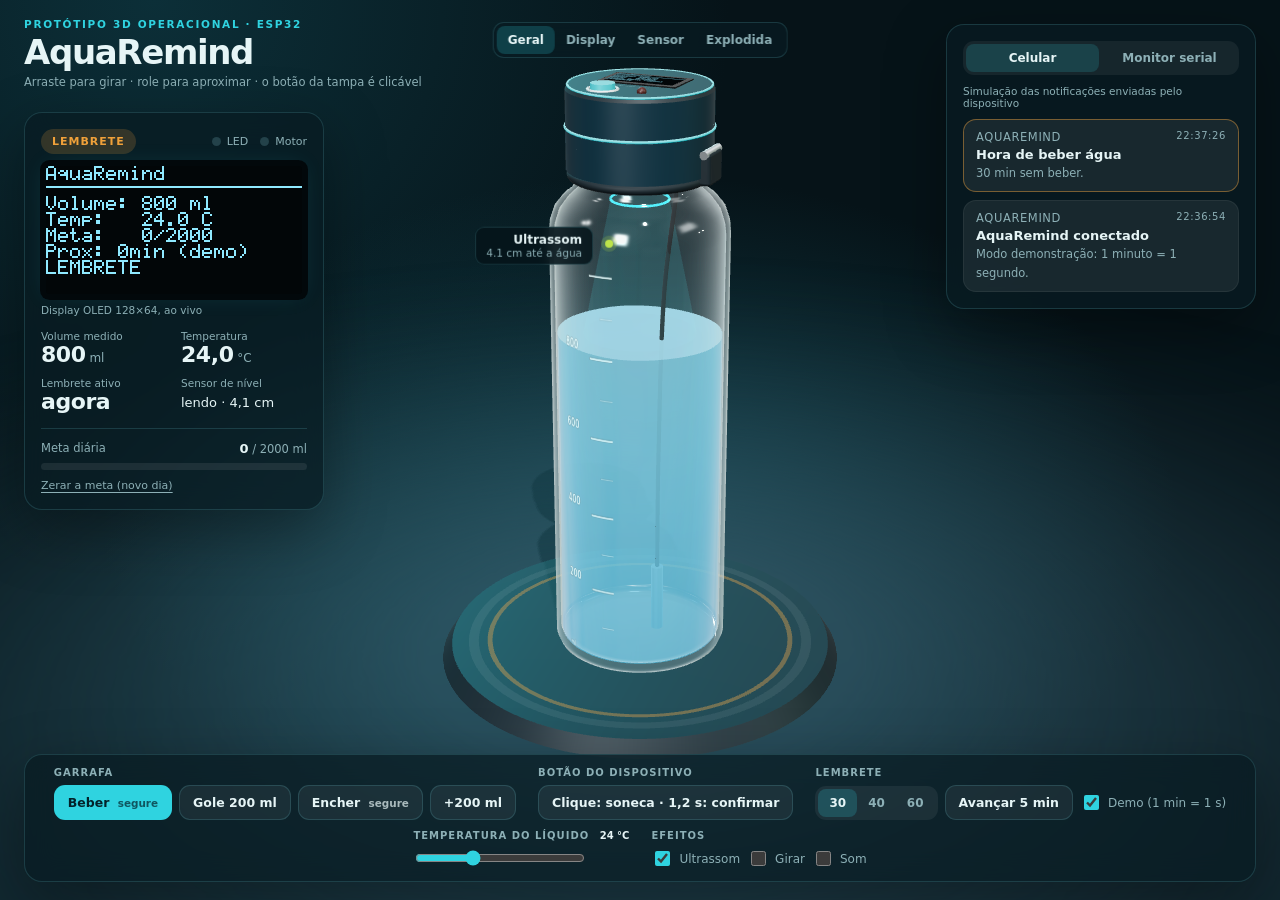
==== 3d/index.html @ 0e8bb540 "feat: add operational 3D web prototype of the smart cap Run a JavaScript port of the firmware state " ====
<!doctype html>
<html lang="pt-BR">
<head>
  <meta charset="utf-8">
  <meta name="viewport" content="width=device-width, initial-scale=1">
  <title>AquaRemind 3D</title>
  <link rel="stylesheet" href="styles.css">
  <script type="importmap">
    { "imports": { "three": "./vendor/three.module.js", "three/addons/": "./vendor/addons/" } }
  </script>
</head>
<body>
  <div id="stage" aria-label="Protótipo 3D da garrafa AquaRemind"></div>
  <div id="labels" aria-hidden="true"></div>

  <header class="brand">
    <p class="eyebrow">PROTÓTIPO 3D OPERACIONAL · ESP32</p>
    <h1>AquaRemind</h1>
    <p class="hint">Arraste para girar · role para aproximar · o botão da tampa é clicável</p>
  </header>

  <nav class="viewbar segmented" id="views" aria-label="Vista da câmera">
    <button type="button" data-view="geral" class="active">Geral</button>
    <button type="button" data-view="display">Display</button>
    <button type="button" data-view="sensor">Sensor</button>
    <button type="button" data-view="explodida">Explodida</button>
  </nav>

  <aside class="panel left" aria-label="Estado do dispositivo">
    <div class="state-row">
      <span id="state" class="state">MONITORANDO</span>
      <span class="io"><i id="io-led"></i>LED</span>
      <span class="io"><i id="io-motor"></i>Motor</span>
    </div>
    <canvas id="oled" class="oled" aria-label="Display OLED ao vivo"></canvas>
    <p class="caption">Display OLED 128×64, ao vivo</p>

    <dl class="metrics">
      <div><dt>Volume medido</dt><dd><b id="m-volume">0</b> ml</dd></div>
      <div><dt>Temperatura</dt><dd><b id="m-temp">24,0</b> °C</dd></div>
      <div><dt id="m-next-label">Próximo lembrete</dt><dd><b id="m-next">30</b> <span id="m-next-unit">min</span></dd></div>
      <div><dt>Sensor de nível</dt><dd id="m-sensor" class="small">lendo</dd></div>
    </dl>

    <div class="goal">
      <div class="goal-head"><span>Meta diária</span><span><b id="m-consumed">0</b> / 2000 ml</span></div>
      <div class="bar"><i id="goal-bar"></i></div>
      <button id="reset-day" class="link" type="button">Zerar a meta (novo dia)</button>
    </div>
  </aside>

  <aside class="panel right" aria-label="Notificações e monitor serial">
    <div class="tabs" role="tablist">
      <button class="tab active" data-tab="phone" role="tab" type="button">Celular</button>
      <button class="tab" data-tab="serial" role="tab" type="button">Monitor serial</button>
    </div>
    <div id="tab-phone" class="tab-body">
      <p class="caption">Simulação das notificações enviadas pelo dispositivo</p>
      <ul id="phone" class="phone"></ul>
    </div>
    <div id="tab-serial" class="tab-body" hidden>
      <p class="caption">Saída do firmware, 115200 baud</p>
      <pre id="serial" class="serial"></pre>
    </div>
  </aside>

  <footer class="dock" aria-label="Controles">
    <section>
      <h2>Garrafa</h2>
      <div class="row">
        <button id="drink-hold" class="btn primary" type="button">Beber <small>segure</small></button>
        <button id="drink-200" class="btn" type="button">Gole 200 ml</button>
        <button id="refill-hold" class="btn" type="button">Encher <small>segure</small></button>
        <button id="refill-200" class="btn" type="button">+200 ml</button>
      </div>
    </section>
    <section>
      <h2>Botão do dispositivo</h2>
      <div class="row">
        <button id="device-button" class="btn device" type="button"><i id="hold-progress"></i><span>Clique: soneca · 1,2 s: confirmar</span></button>
      </div>
    </section>
    <section>
      <h2>Lembrete</h2>
      <div class="row">
        <div class="segmented" id="interval">
          <button type="button" data-minutes="30" class="active">30</button>
          <button type="button" data-minutes="40">40</button>
          <button type="button" data-minutes="60">60</button>
        </div>
        <button id="skip" class="btn" type="button">Avançar 5 min</button>
        <label class="check"><input id="demo" type="checkbox" checked><span>Demo (1 min = 1 s)</span></label>
      </div>
    </section>
    <section>
      <h2>Temperatura do líquido <output id="temp-out">24 °C</output></h2>
      <div class="row"><input id="temp" type="range" min="2" max="70" value="24" aria-label="Temperatura do líquido"></div>
    </section>
    <section>
      <h2>Efeitos</h2>
      <div class="row">
        <label class="check"><input id="pulses" type="checkbox" checked><span>Ultrassom</span></label>
        <label class="check"><input id="rotate" type="checkbox"><span>Girar</span></label>
        <label class="check"><input id="sound" type="checkbox"><span>Som</span></label>
      </div>
    </section>
  </footer>

  <div id="toast" class="toast" role="status"></div>
  <script type="module" src="js/main.js"></script>
</body>
</html>
---- 3d/styles.css ----
:root {
  --bg: #061318;
  --panel: rgba(9, 28, 35, .74);
  --line: rgba(120, 222, 232, .16);
  --text: #e6f5f6;
  --muted: #8db0b6;
  --aqua: #2fd3e0;
  --lime: #bde34b;
  --warning: #f0a13a;
  --danger: #ff6b5e;
  font-family: Inter, ui-sans-serif, system-ui, -apple-system, "Segoe UI", sans-serif;
  color-scheme: dark;
}
* { box-sizing: border-box; }
html, body { height: 100%; }
body {
  margin: 0; color: var(--text); overflow: hidden;
  background:
    radial-gradient(ellipse 60% 55% at 50% 58%, #12404b 0, transparent 70%),
    radial-gradient(circle at 12% 0%, #0c2f38 0, transparent 40%),
    var(--bg);
}
button, input { font: inherit; color: inherit; }
button { cursor: pointer; }
h1, h2, p, dl, dd, ul, pre { margin: 0; }

#stage { position: fixed; inset: 0; }
#stage canvas { display: block; width: 100%; height: 100%; cursor: grab; touch-action: none; }
#labels { position: fixed; inset: 0; pointer-events: none; overflow: hidden; }

.tag { position: absolute; left: 0; top: 0; opacity: 0; transition: opacity .3s; will-change: transform; }
.tag.on { opacity: 1; }
.tag i { position: absolute; left: -4px; top: -4px; width: 8px; height: 8px; border-radius: 50%; background: var(--aqua); box-shadow: 0 0 0 4px rgba(47, 211, 224, .22); }
.tag::before { content: ""; position: absolute; left: -.5px; top: var(--line-top, 0); width: 1px; height: var(--line-height, 0); background: rgba(47, 211, 224, .55); }
.tag span { position: absolute; top: calc(var(--dy, 0px) - 17px); white-space: nowrap; padding: 5px 10px; border-radius: 9px; background: rgba(5, 20, 26, .86); border: 1px solid var(--line); backdrop-filter: blur(6px); }
.tag-right span { left: 16px; }
.tag-left span { right: 16px; text-align: right; }
.tag b { display: block; font-size: 12px; }
.tag small { display: block; font-size: 10.5px; color: var(--muted); }
.tag-beam i { background: var(--lime); box-shadow: 0 0 0 4px rgba(189, 227, 75, .2); }

.brand { position: fixed; left: 24px; top: 18px; pointer-events: none; }
.eyebrow { color: var(--aqua); font-size: 10.5px; font-weight: 800; letter-spacing: .16em; }
h1 { font-size: 34px; line-height: 1; letter-spacing: -.04em; margin-top: 5px; }
.hint { margin-top: 6px; color: var(--muted); font-size: 11.5px; }

.panel {
  position: fixed; top: 112px; width: 300px; padding: 16px; border-radius: 18px;
  background: var(--panel); border: 1px solid var(--line); backdrop-filter: blur(14px);
  box-shadow: 0 20px 60px rgba(0, 0, 0, .35);
}
.panel.left { left: 24px; }
.panel.right { right: 24px; top: 24px; width: 310px; display: flex; flex-direction: column; max-height: calc(100vh - 230px); }
.caption { color: var(--muted); font-size: 10.5px; margin-top: 10px; }

.state-row { display: flex; align-items: center; gap: 12px; margin-bottom: 12px; }
.state { padding: 6px 11px; border-radius: 99px; font-size: 11px; font-weight: 800; letter-spacing: .09em; background: rgba(47, 211, 224, .14); color: var(--aqua); margin-right: auto; }
.state[data-mode="LEMBRETE"] { background: rgba(240, 161, 58, .18); color: var(--warning); }
.state[data-mode="GOLE"] { background: rgba(189, 227, 75, .16); color: var(--lime); }
.state[data-mode="SONECA"] { background: rgba(255, 255, 255, .1); color: var(--text); }
.io { display: flex; align-items: center; gap: 6px; font-size: 11px; color: var(--muted); }
.io i { width: 9px; height: 9px; border-radius: 50%; background: #23424a; }
.io i.on { background: var(--danger); box-shadow: 0 0 10px var(--danger); }

.oled { display: block; width: 256px; height: 128px; margin: 6px auto; border-radius: 4px; box-shadow: 0 0 0 6px #02080b, 0 0 24px rgba(47, 211, 224, .12); background: #020608; image-rendering: pixelated; }

.metrics { display: grid; grid-template-columns: 1fr 1fr; gap: 10px 14px; margin-top: 14px; }
.metrics dt { font-size: 10.5px; color: var(--muted); }
.metrics dd { font-size: 12px; color: var(--muted); font-variant-numeric: tabular-nums; }
.metrics dd b { font-size: 22px; color: var(--text); letter-spacing: -.02em; }
.metrics dd.small { font-size: 13px; color: var(--text); padding-top: 6px; }
.metrics dd.small.off { color: var(--warning); }

.goal { margin-top: 14px; padding-top: 12px; border-top: 1px solid var(--line); }
.goal-head { display: flex; justify-content: space-between; font-size: 11.5px; color: var(--muted); font-variant-numeric: tabular-nums; }
.goal-head b { color: var(--text); font-size: 13px; }
.bar { height: 7px; margin-top: 7px; border-radius: 99px; background: rgba(255, 255, 255, .08); overflow: hidden; }
.bar i { display: block; height: 100%; width: 0; border-radius: 99px; background: linear-gradient(90deg, var(--aqua), var(--lime)); transition: width .5s; }
.link { margin-top: 9px; padding: 0; border: 0; background: none; color: var(--muted); font-size: 11px; text-decoration: underline; text-underline-offset: 3px; }
.link:hover { color: var(--text); }

.tabs { display: flex; gap: 4px; padding: 3px; border-radius: 11px; background: rgba(255, 255, 255, .06); }
.tab { flex: 1; border: 0; border-radius: 8px; padding: 7px; background: none; font-size: 12px; font-weight: 700; color: var(--muted); }
.tab.active { background: rgba(47, 211, 224, .16); color: var(--text); }
.tab-body { display: flex; flex-direction: column; min-height: 0; flex: 1; }
.tab-body[hidden] { display: none; }
.phone { list-style: none; padding: 0; margin-top: 10px; display: flex; flex-direction: column; gap: 8px; overflow-y: auto; min-height: 120px; }
.phone li { padding: 10px 12px; border-radius: 13px; background: rgba(255, 255, 255, .07); border: 1px solid rgba(255, 255, 255, .06); animation: push .35s ease-out; }
.phone li.warn { border-color: rgba(240, 161, 58, .45); }
.phone li.hot { border-color: rgba(255, 107, 94, .5); }
.phone header { display: flex; justify-content: space-between; font-size: 10px; color: var(--muted); letter-spacing: .06em; }
.phone b { display: block; margin-top: 3px; font-size: 13px; }
.phone span { font-size: 11.5px; color: var(--muted); }
@keyframes push { from { opacity: 0; transform: translateY(-10px) scale(.97); } }
.serial { margin-top: 10px; flex: 1; min-height: 160px; overflow: auto; padding: 10px; border-radius: 10px; background: #02090c; font: 10.5px/1.55 ui-monospace, "JetBrains Mono", Menlo, monospace; color: #9fe3b4; white-space: pre-wrap; word-break: break-word; }

.dock {
  position: fixed; left: 24px; right: 24px; bottom: 18px; display: flex; flex-wrap: wrap; gap: 10px 22px; justify-content: center;
  padding: 12px 18px; border-radius: 18px; background: var(--panel); border: 1px solid var(--line); backdrop-filter: blur(14px);
  box-shadow: 0 20px 60px rgba(0, 0, 0, .35);
}
.dock h2 { font-size: 10px; font-weight: 700; letter-spacing: .1em; text-transform: uppercase; color: var(--muted); margin-bottom: 7px; }
.dock h2 output { color: var(--text); letter-spacing: 0; margin-left: 6px; }
.row { display: flex; align-items: center; gap: 7px; flex-wrap: wrap; }
.btn {
  position: relative; overflow: hidden; border: 1px solid var(--line); border-radius: 11px; padding: 9px 13px; background: rgba(255, 255, 255, .06);
  font-size: 12.5px; font-weight: 700; user-select: none; touch-action: manipulation; transition: background .15s, transform .1s;
}
.btn:hover { background: rgba(255, 255, 255, .12); }
.btn:active, .btn.held { transform: translateY(1px); background: rgba(47, 211, 224, .25); }
.btn.primary { background: var(--aqua); color: #03222a; border-color: transparent; }
.btn.primary:hover { background: #5be2ec; }
.btn small { font-weight: 600; opacity: .7; margin-left: 4px; }
.btn.device span { position: relative; }
.btn.device i { position: absolute; inset: 0; width: 0; background: rgba(189, 227, 75, .35); }
.segmented { display: flex; padding: 3px; border-radius: 11px; background: rgba(255, 255, 255, .06); }
.segmented button { border: 0; background: none; border-radius: 8px; padding: 7px 11px; font-size: 12px; font-weight: 700; color: var(--muted); }
.segmented button.active { background: rgba(47, 211, 224, .2); color: var(--text); }
.viewbar { position: fixed; top: 22px; left: 50%; transform: translateX(-50%); background: var(--panel); border: 1px solid var(--line); backdrop-filter: blur(14px); }
.check { display: flex; align-items: center; gap: 6px; font-size: 12px; color: var(--muted); cursor: pointer; }
.check input { accent-color: var(--aqua); width: 15px; height: 15px; }
input[type="range"] { width: 170px; accent-color: var(--aqua); }
:focus-visible { outline: 2px solid var(--lime); outline-offset: 2px; }

.toast { position: fixed; left: 50%; bottom: 150px; transform: translate(-50%, 10px); padding: 9px 16px; border-radius: 99px; background: rgba(5, 20, 26, .92); border: 1px solid var(--line); font-size: 12.5px; opacity: 0; transition: .25s; pointer-events: none; }
.toast.on { opacity: 1; transform: translate(-50%, 0); }

@media (max-width: 1100px) {
  body { overflow: auto; }
  #stage, #labels { position: sticky; top: 0; height: 62vh; inset: auto; width: 100%; }
  #labels { margin-top: -62vh; }
  .brand { position: absolute; }
  .panel, .panel.right, .dock { position: static; width: auto; max-height: none; margin: 12px 16px; }
  .viewbar { position: absolute; top: calc(62vh - 52px); }
  .toast { bottom: 24px; }
}
@media (prefers-reduced-motion: reduce) { .phone li { animation: none; } .bar i { transition: none; } }
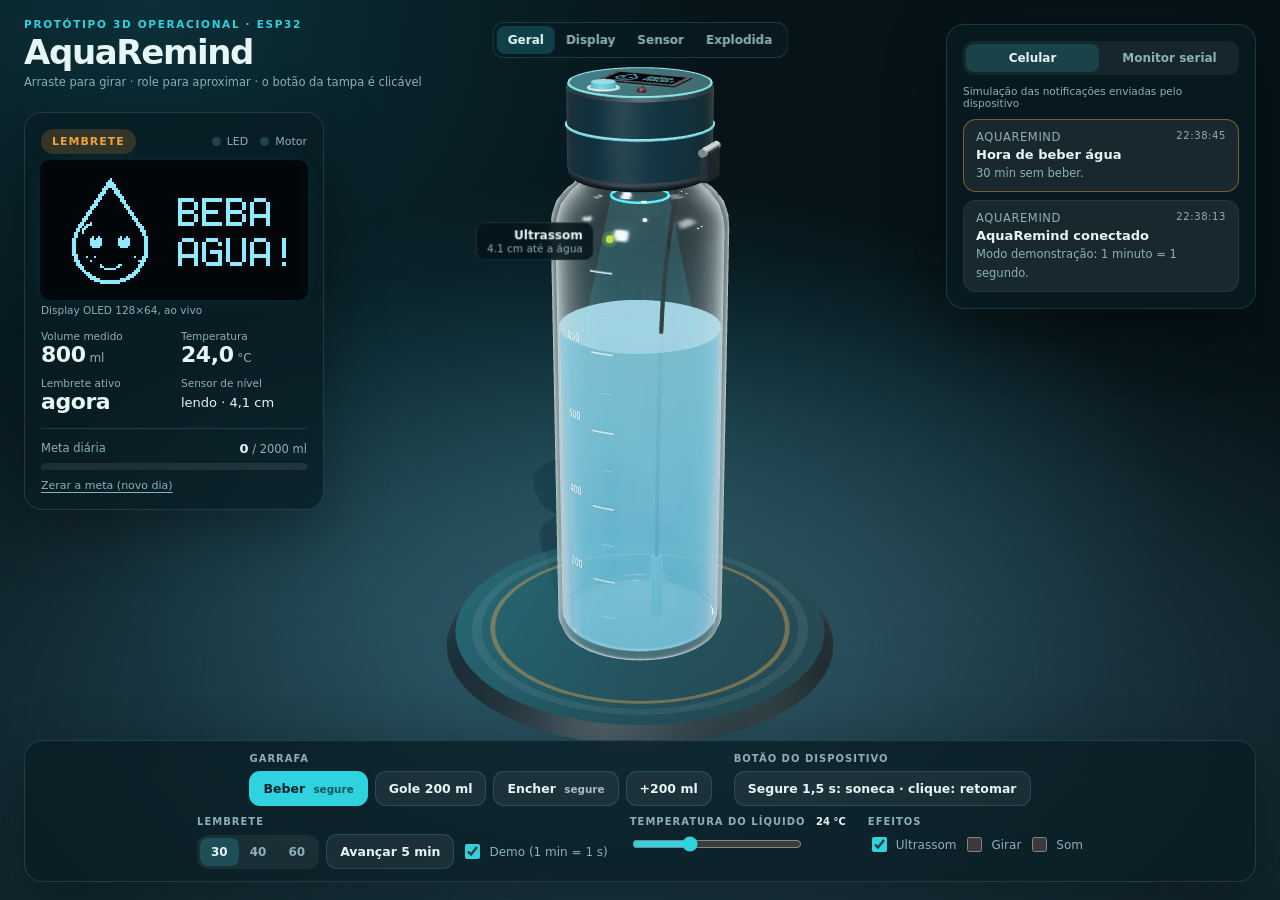
==== commit 2f2b87df: "deploy: publish manual snooze in 3D prototype" ====
--- a/3d/index.html
+++ b/3d/index.html
@@ -77,7 +77,7 @@
     <section>
       <h2>Botão do dispositivo</h2>
       <div class="row">
-        <button id="device-button" class="btn device" type="button"><i id="hold-progress"></i><span>Clique: soneca · 1,2 s: confirmar</span></button>
+        <button id="device-button" class="btn device" type="button"><i id="hold-progress"></i><span>Segure 1,5 s: soneca · clique: retomar</span></button>
       </div>
     </section>
     <section>
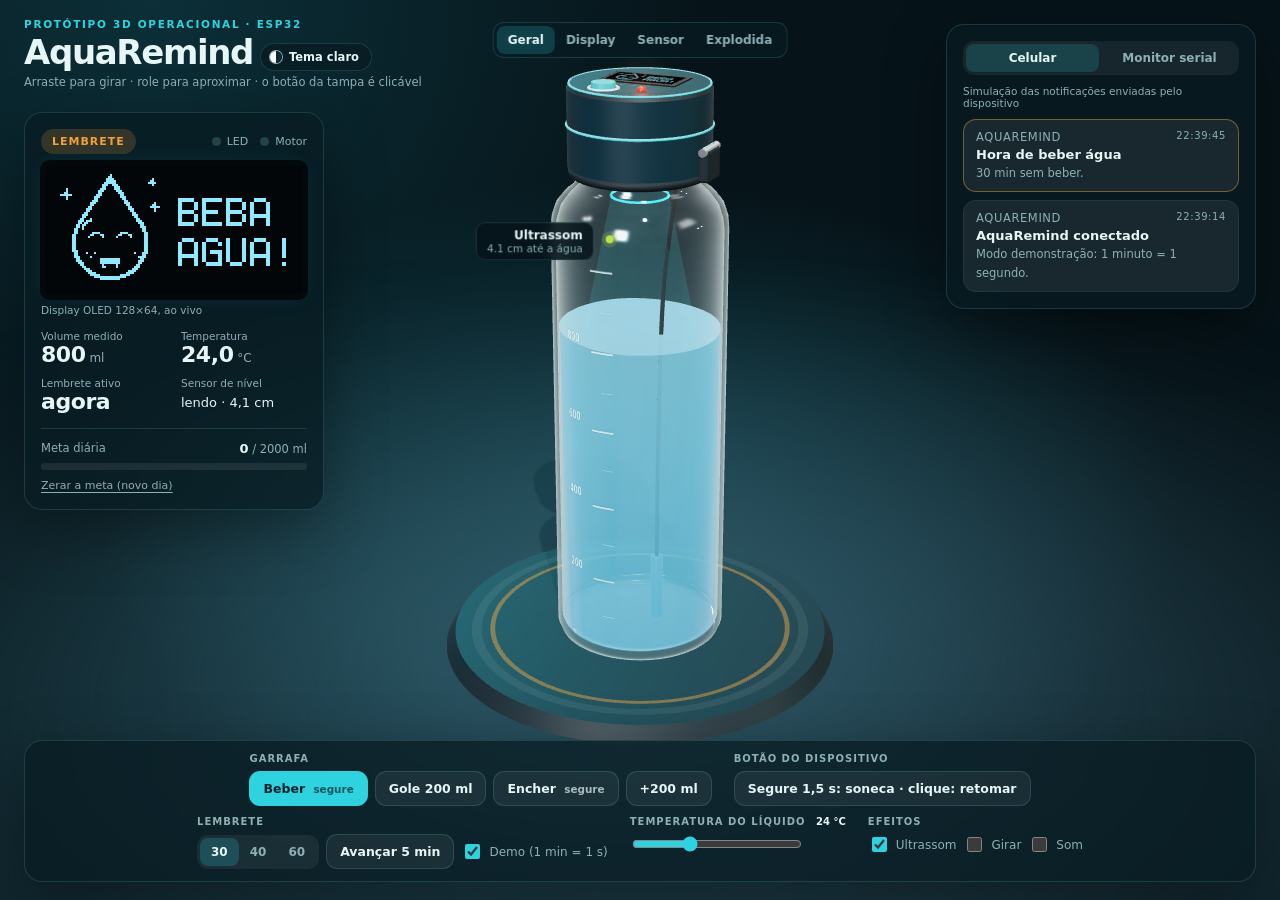
==== commit 5f76673e: "deploy: publish theme toggle in 3D prototype" ====
--- a/3d/index.html
+++ b/3d/index.html
@@ -4,6 +4,7 @@
   <meta charset="utf-8">
   <meta name="viewport" content="width=device-width, initial-scale=1">
   <title>AquaRemind 3D</title>
+  <script>try { if (localStorage.getItem('aquaremind-tema') === 'light') document.documentElement.dataset.theme = 'light'; } catch {}</script>
   <link rel="stylesheet" href="styles.css">
   <script type="importmap">
     { "imports": { "three": "./vendor/three.module.js", "three/addons/": "./vendor/addons/" } }
@@ -17,6 +18,7 @@
     <p class="eyebrow">PROTÓTIPO 3D OPERACIONAL · ESP32</p>
     <h1>AquaRemind</h1>
     <p class="hint">Arraste para girar · role para aproximar · o botão da tampa é clicável</p>
+    <button id="theme-toggle" class="theme-toggle" type="button" aria-pressed="false">Tema claro</button>
   </header>
 
   <nav class="viewbar segmented" id="views" aria-label="Vista da câmera">
--- a/3d/styles.css
+++ b/3d/styles.css
@@ -10,6 +10,18 @@
   --danger: #ff6b5e;
   font-family: Inter, ui-sans-serif, system-ui, -apple-system, "Segoe UI", sans-serif;
   color-scheme: dark;
+}
+:root[data-theme="light"] {
+  --bg: #e9f1f3;
+  --panel: rgba(255, 255, 255, .84);
+  --line: rgba(10, 60, 72, .14);
+  --text: #0b2a33;
+  --muted: #5a747c;
+  --aqua: #0a9aab;
+  --lime: #6d8f10;
+  --warning: #c27510;
+  --danger: #e0473a;
+  color-scheme: light;
 }
 * { box-sizing: border-box; }
 html, body { height: 100%; }
@@ -135,3 +147,28 @@
   .toast { bottom: 24px; }
 }
 @media (prefers-reduced-motion: reduce) { .phone li { animation: none; } .bar i { transition: none; } }
+
+/* ---------- Botão e ajustes do tema claro ---------- */
+.theme-toggle {
+  position: absolute; left: 236px; top: 25px;
+  pointer-events: auto; display: inline-flex; align-items: center; gap: 7px; padding: 6px 12px 6px 9px;
+  border-radius: 99px; border: 1px solid var(--line); background: var(--panel); backdrop-filter: blur(14px);
+  font-size: 11.5px; font-weight: 700; color: var(--text);
+}
+.theme-toggle::before { content: ""; width: 12px; height: 12px; border-radius: 50%; background: linear-gradient(90deg, #fff 50%, #0b2a33 50%); box-shadow: 0 0 0 1px var(--muted); }
+.theme-toggle:hover { border-color: var(--aqua); }
+:root[data-theme="light"] body {
+  background:
+    radial-gradient(ellipse 60% 55% at 50% 58%, #ffffff 0, transparent 70%),
+    radial-gradient(circle at 12% 0%, #d4e8ec 0, transparent 40%),
+    var(--bg);
+}
+:root[data-theme="light"] .panel, :root[data-theme="light"] .dock { box-shadow: 0 16px 44px rgba(20, 60, 70, .14); }
+:root[data-theme="light"] .tag span, :root[data-theme="light"] .toast { background: rgba(255, 255, 255, .92); }
+:root[data-theme="light"] .btn, :root[data-theme="light"] .segmented, :root[data-theme="light"] .tabs,
+:root[data-theme="light"] .phone li, :root[data-theme="light"] .bar { background: rgba(10, 50, 60, .06); }
+:root[data-theme="light"] .btn:hover { background: rgba(10, 50, 60, .11); }
+:root[data-theme="light"] .btn.primary { background: var(--aqua); color: #fff; }
+:root[data-theme="light"] .btn.primary:hover { background: #12b2c4; }
+:root[data-theme="light"] .io i { background: #c3d3d8; }
+:root[data-theme="light"] .state[data-mode="SONECA"] { background: rgba(10, 50, 60, .08); }
